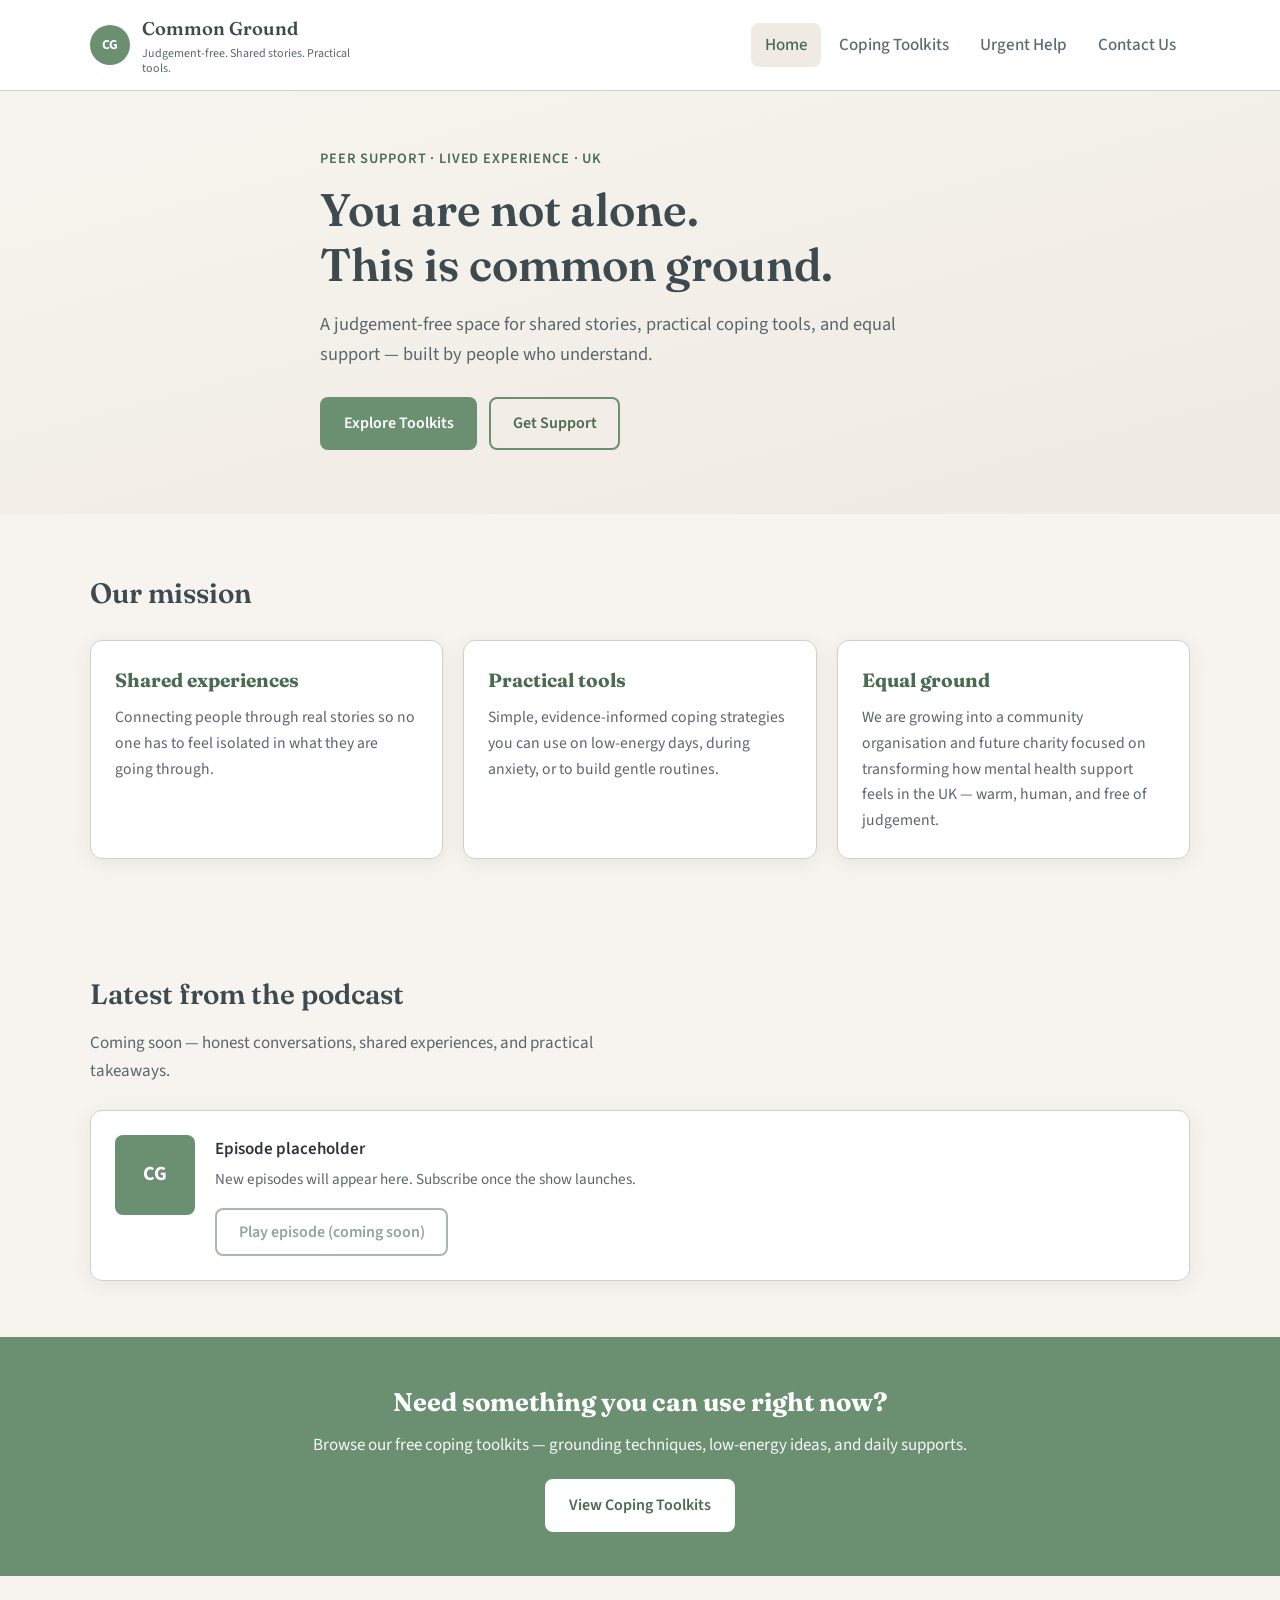
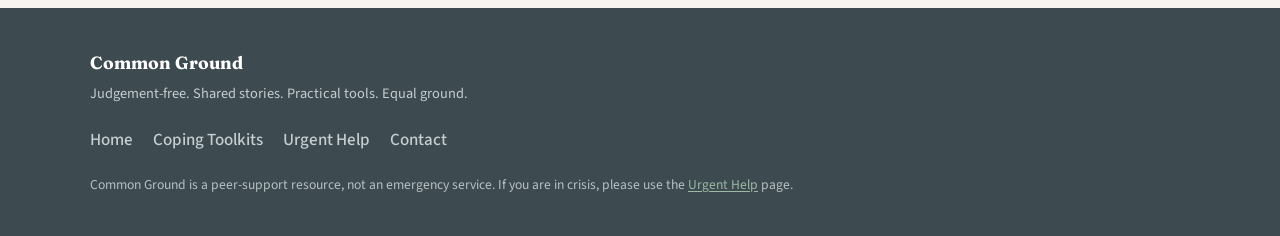
==== index.html @ 45672673 "Initial Common Ground website: warm, accessible multi-page mental health platform" ====
<!DOCTYPE html>
<html lang="en-GB">
<head>
  <meta charset="UTF-8">
  <meta name="viewport" content="width=device-width, initial-scale=1.0">
  <meta name="description" content="Common Ground — Judgement-free mental health support through shared stories and practical coping tools. Equal ground for everyone in the UK.">
  <title>Common Ground | Judgement-free. Shared stories. Practical tools.</title>
  <link rel="stylesheet" href="styles.css">
  <link rel="preconnect" href="https://fonts.googleapis.com">
  <link rel="preconnect" href="https://fonts.gstatic.com" crossorigin>
  <link href="https://fonts.googleapis.com/css2?family=Source+Sans+3:wght@400;500;600;700&family=Fraunces:opsz,wght@9..144,500;9..144,600&display=swap" rel="stylesheet">
</head>
<body>
  <a href="#main" class="skip-link">Skip to main content</a>

  <header class="site-header">
    <div class="container header-inner">
      <a href="index.html" class="logo" aria-label="Common Ground home">
        <span class="logo-mark" aria-hidden="true">CG</span>
        <span class="logo-text">
          <strong>Common Ground</strong>
          <span class="tagline">Judgement-free. Shared stories. Practical tools.</span>
        </span>
      </a>
      <button class="nav-toggle" aria-expanded="false" aria-controls="primary-nav" aria-label="Open menu">
        <span class="nav-toggle-bar"></span>
        <span class="nav-toggle-bar"></span>
        <span class="nav-toggle-bar"></span>
      </button>
      <nav id="primary-nav" class="primary-nav" aria-label="Main">
        <ul>
          <li><a href="index.html" aria-current="page">Home</a></li>
          <li><a href="toolkits.html">Coping Toolkits</a></li>
          <li><a href="urgent-help.html">Urgent Help</a></li>
          <li><a href="contact.html">Contact Us</a></li>
        </ul>
      </nav>
    </div>
  </header>

  <main id="main">
    <section class="hero">
      <div class="container hero-inner">
        <p class="hero-eyebrow">Peer support · Lived experience · UK</p>
        <h1>You are not alone.<br>This is common ground.</h1>
        <p class="hero-lead">A judgement-free space for shared stories, practical coping tools, and equal support — built by people who understand.</p>
        <div class="hero-actions">
          <a href="toolkits.html" class="btn btn-primary">Explore Toolkits</a>
          <a href="urgent-help.html" class="btn btn-secondary">Get Support</a>
        </div>
      </div>
    </section>

    <section class="about section" id="about">
      <div class="container">
        <h2>Our mission</h2>
        <div class="about-grid">
          <div class="about-card">
            <h3>Shared experiences</h3>
            <p>Connecting people through real stories so no one has to feel isolated in what they are going through.</p>
          </div>
          <div class="about-card">
            <h3>Practical tools</h3>
            <p>Simple, evidence-informed coping strategies you can use on low-energy days, during anxiety, or to build gentle routines.</p>
          </div>
          <div class="about-card">
            <h3>Equal ground</h3>
            <p>We are growing into a community organisation and future charity focused on transforming how mental health support feels in the UK — warm, human, and free of judgement.</p>
          </div>
        </div>
      </div>
    </section>

    <section class="podcast section">
      <div class="container">
        <h2>Latest from the podcast</h2>
        <p class="section-intro">Coming soon — honest conversations, shared experiences, and practical takeaways.</p>
        <div class="podcast-player" role="region" aria-label="Podcast player placeholder">
          <div class="podcast-artwork" aria-hidden="true">
            <span>CG</span>
          </div>
          <div class="podcast-meta">
            <p class="podcast-title">Episode placeholder</p>
            <p class="podcast-desc">New episodes will appear here. Subscribe once the show launches.</p>
            <div class="audio-placeholder">
              <button type="button" class="btn btn-secondary" disabled aria-disabled="true">Play episode (coming soon)</button>
            </div>
          </div>
        </div>
      </div>
    </section>

    <section class="cta-band">
      <div class="container">
        <h2>Need something you can use right now?</h2>
        <p>Browse our free coping toolkits — grounding techniques, low-energy ideas, and daily supports.</p>
        <a href="toolkits.html" class="btn btn-primary">View Coping Toolkits</a>
      </div>
    </section>
  </main>

  <footer class="site-footer">
    <div class="container footer-inner">
      <div class="footer-brand">
        <strong>Common Ground</strong>
        <p>Judgement-free. Shared stories. Practical tools. Equal ground.</p>
      </div>
      <nav class="footer-nav" aria-label="Footer">
        <a href="index.html">Home</a>
        <a href="toolkits.html">Coping Toolkits</a>
        <a href="urgent-help.html">Urgent Help</a>
        <a href="contact.html">Contact</a>
      </nav>
      <p class="footer-note">Common Ground is a peer-support resource, not an emergency service. If you are in crisis, please use the <a href="urgent-help.html">Urgent Help</a> page.</p>
    </div>
  </footer>

  <script src="script.js"></script>
</body>
</html>
---- styles.css ----
/* Common Ground — warm, accessible, calming */
:root {
  --cream: #f7f4ef;
  --cream-dark: #efeae2;
  --sage: #6b8f71;
  --sage-dark: #4a6b52;
  --sage-light: #a8c5ad;
  --slate: #3d4a4f;
  --slate-soft: #5c6b70;
  --white: #ffffff;
  --text: #2c3539;
  --text-muted: #5a666b;
  --border: #d4cfc6;
  --focus: #2d6a4f;
  --radius: 12px;
  --radius-sm: 8px;
  --shadow: 0 4px 20px rgba(45, 58, 63, 0.08);
  --font-sans: "Source Sans 3", system-ui, -apple-system, sans-serif;
  --font-display: "Fraunces", Georgia, serif;
  --space: 1.25rem;
  --max: 1100px;
}

*, *::before, *::after { box-sizing: border-box; }

html {
  scroll-behavior: smooth;
}

body {
  margin: 0;
  font-family: var(--font-sans);
  font-size: 1.0625rem;
  line-height: 1.65;
  color: var(--text);
  background: var(--cream);
  -webkit-font-smoothing: antialiased;
}

img { max-width: 100%; height: auto; display: block; }

a {
  color: var(--sage-dark);
  text-underline-offset: 0.15em;
}
a:hover { color: var(--focus); }

:focus-visible {
  outline: 3px solid var(--focus);
  outline-offset: 3px;
}

.skip-link {
  position: absolute;
  top: -100%;
  left: var(--space);
  background: var(--slate);
  color: var(--white);
  padding: 0.75rem 1rem;
  z-index: 100;
  border-radius: var(--radius-sm);
  text-decoration: none;
}
.skip-link:focus { top: var(--space); }

.container {
  width: min(100% - 2rem, var(--max));
  margin-inline: auto;
}
.container.narrow { max-width: 560px; }

/* Header */
.site-header {
  background: var(--white);
  border-bottom: 1px solid var(--border);
  position: sticky;
  top: 0;
  z-index: 50;
}
.header-inner {
  display: flex;
  align-items: center;
  justify-content: space-between;
  gap: 1rem;
  padding: 0.85rem 0;
}
.logo {
  display: flex;
  align-items: center;
  gap: 0.75rem;
  text-decoration: none;
  color: inherit;
}
.logo-mark {
  width: 2.5rem;
  height: 2.5rem;
  border-radius: 50%;
  background: var(--sage);
  color: var(--white);
  display: grid;
  place-items: center;
  font-weight: 700;
  font-size: 0.85rem;
  letter-spacing: 0.02em;
  flex-shrink: 0;
}
.logo-text {
  display: flex;
  flex-direction: column;
  gap: 0.1rem;
}
.logo-text strong {
  font-family: var(--font-display);
  font-size: 1.15rem;
  font-weight: 600;
  color: var(--slate);
}
.tagline {
  font-size: 0.75rem;
  color: var(--text-muted);
  line-height: 1.3;
  max-width: 14rem;
}

.nav-toggle {
  display: none;
  background: none;
  border: none;
  padding: 0.5rem;
  cursor: pointer;
  flex-direction: column;
  gap: 5px;
}
.nav-toggle-bar {
  display: block;
  width: 22px;
  height: 2px;
  background: var(--slate);
  border-radius: 1px;
}

.primary-nav ul {
  list-style: none;
  margin: 0;
  padding: 0;
  display: flex;
  gap: 0.25rem;
}
.primary-nav a {
  display: block;
  padding: 0.5rem 0.85rem;
  text-decoration: none;
  color: var(--slate-soft);
  font-weight: 500;
  border-radius: var(--radius-sm);
}
.primary-nav a:hover,
.primary-nav a[aria-current="page"] {
  color: var(--sage-dark);
  background: var(--cream-dark);
}

/* Hero */
.hero {
  padding: 3.5rem 0 4rem;
  background: linear-gradient(165deg, var(--cream) 0%, var(--cream-dark) 100%);
}
.hero-inner { max-width: 40rem; }
.hero-eyebrow {
  font-size: 0.9rem;
  font-weight: 600;
  color: var(--sage-dark);
  text-transform: uppercase;
  letter-spacing: 0.06em;
  margin: 0 0 0.75rem;
}
.hero h1 {
  font-family: var(--font-display);
  font-size: clamp(2rem, 5vw, 2.85rem);
  font-weight: 600;
  line-height: 1.2;
  color: var(--slate);
  margin: 0 0 1rem;
}
.hero-lead {
  font-size: 1.15rem;
  color: var(--text-muted);
  margin: 0 0 1.75rem;
  max-width: 36rem;
}
.hero-actions {
  display: flex;
  flex-wrap: wrap;
  gap: 0.75rem;
}

/* Buttons */
.btn {
  display: inline-flex;
  align-items: center;
  justify-content: center;
  padding: 0.7rem 1.35rem;
  font-family: inherit;
  font-size: 1rem;
  font-weight: 600;
  border-radius: var(--radius-sm);
  border: 2px solid transparent;
  cursor: pointer;
  text-decoration: none;
  transition: background 0.15s, color 0.15s, border-color 0.15s;
}
.btn:disabled,
.btn[aria-disabled="true"] {
  opacity: 0.6;
  cursor: not-allowed;
}
.btn-primary {
  background: var(--sage);
  color: var(--white);
}
.btn-primary:hover:not(:disabled) {
  background: var(--sage-dark);
  color: var(--white);
}
.btn-secondary {
  background: transparent;
  color: var(--sage-dark);
  border-color: var(--sage);
}
.btn-secondary:hover:not(:disabled) {
  background: var(--sage-light);
  color: var(--slate);
}
.btn-sm { padding: 0.45rem 0.9rem; font-size: 0.9rem; }

/* Sections */
.section { padding: 3.5rem 0; }
.section h2,
.page-hero h1 {
  font-family: var(--font-display);
  font-weight: 600;
  color: var(--slate);
  margin: 0 0 0.75rem;
}
.section h2 { font-size: 1.75rem; }
.section-intro {
  color: var(--text-muted);
  margin: 0 0 1.5rem;
  max-width: 36rem;
}

.page-hero {
  padding: 2.5rem 0 1.5rem;
  background: var(--cream-dark);
}
.page-lead {
  font-size: 1.1rem;
  color: var(--text-muted);
  margin: 0;
  max-width: 36rem;
}

/* About */
.about-grid {
  display: grid;
  gap: 1.25rem;
  margin-top: 1.5rem;
}
@media (min-width: 700px) {
  .about-grid { grid-template-columns: repeat(3, 1fr); }
}
.about-card {
  background: var(--white);
  padding: 1.5rem;
  border-radius: var(--radius);
  box-shadow: var(--shadow);
  border: 1px solid var(--border);
}
.about-card h3 {
  font-family: var(--font-display);
  font-size: 1.2rem;
  margin: 0 0 0.5rem;
  color: var(--sage-dark);
}
.about-card p { margin: 0; color: var(--text-muted); font-size: 0.98rem; }

/* Podcast */
.podcast-player {
  display: flex;
  gap: 1.25rem;
  align-items: flex-start;
  background: var(--white);
  padding: 1.5rem;
  border-radius: var(--radius);
  border: 1px solid var(--border);
  box-shadow: var(--shadow);
  flex-wrap: wrap;
}
.podcast-artwork {
  width: 5rem;
  height: 5rem;
  border-radius: var(--radius-sm);
  background: var(--sage);
  color: var(--white);
  display: grid;
  place-items: center;
  font-weight: 700;
  font-size: 1.25rem;
  flex-shrink: 0;
}
.podcast-title { font-weight: 600; margin: 0 0 0.25rem; }
.podcast-desc { margin: 0 0 1rem; color: var(--text-muted); font-size: 0.95rem; }

/* CTA band */
.cta-band {
  background: var(--sage);
  color: var(--white);
  padding: 2.75rem 0;
  text-align: center;
}
.cta-band h2 {
  font-family: var(--font-display);
  margin: 0 0 0.5rem;
  color: var(--white);
  font-size: 1.6rem;
}
.cta-band p { margin: 0 0 1.25rem; opacity: 0.95; }
.cta-band .btn-primary {
  background: var(--white);
  color: var(--sage-dark);
}
.cta-band .btn-primary:hover {
  background: var(--cream);
  color: var(--slate);
}

/* Toolkits */
.toolkit-grid {
  display: grid;
  gap: 1.5rem;
}
@media (min-width: 800px) {
  .toolkit-grid { grid-template-columns: repeat(3, 1fr); }
}
.toolkit-card {
  background: var(--white);
  border-radius: var(--radius);
  border: 1px solid var(--border);
  box-shadow: var(--shadow);
  padding: 1.5rem;
  display: flex;
  flex-direction: column;
}
.toolkit-header h2 {
  font-size: 1.25rem;
  margin: 0 0 0.4rem;
  color: var(--sage-dark);
}
.toolkit-header p {
  margin: 0 0 1rem;
  font-size: 0.95rem;
  color: var(--text-muted);
}
.toolkit-list {
  list-style: none;
  margin: 0 0 1.25rem;
  padding: 0;
  flex: 1;
}
.toolkit-list li {
  padding: 0.75rem 0;
  border-top: 1px solid var(--border);
}
.toolkit-list li:first-child { border-top: none; padding-top: 0; }
.toolkit-list strong {
  display: block;
  margin-bottom: 0.2rem;
  color: var(--slate);
}
.toolkit-list span {
  font-size: 0.92rem;
  color: var(--text-muted);
}
.toolkit-actions { margin-top: auto; }
.toolkit-note {
  margin-top: 2rem;
  font-size: 0.95rem;
  color: var(--text-muted);
}

/* Urgent help */
.safety-notice {
  background: #fef6e8;
  border: 2px solid #e8c96a;
  border-radius: var(--radius);
  padding: 1.25rem 1.5rem;
  margin-bottom: 2rem;
}
.safety-notice h2 {
  font-size: 1.15rem;
  margin: 0 0 0.5rem;
  color: var(--slate);
}
.safety-notice p { margin: 0; }

.help-grid {
  display: grid;
  gap: 1rem;
}
@media (min-width: 600px) {
  .help-grid { grid-template-columns: repeat(2, 1fr); }
}
.help-card {
  display: flex;
  flex-direction: column;
  gap: 0.35rem;
  padding: 1.35rem;
  background: var(--white);
  border: 1px solid var(--border);
  border-radius: var(--radius);
  text-decoration: none;
  color: inherit;
  box-shadow: var(--shadow);
  transition: border-color 0.15s, box-shadow 0.15s;
}
a.help-card:hover {
  border-color: var(--sage);
  box-shadow: 0 6px 24px rgba(45, 58, 63, 0.12);
}
.help-card-emergency {
  background: #fdf2f2;
  border-color: #e8a0a0;
}
.help-label {
  font-size: 0.8rem;
  font-weight: 600;
  text-transform: uppercase;
  letter-spacing: 0.05em;
  color: var(--sage-dark);
}
.help-card-emergency .help-label { color: #9b2c2c; }
.help-number {
  font-family: var(--font-display);
  font-size: 1.75rem;
  font-weight: 600;
  color: var(--slate);
}
.help-desc {
  font-size: 0.92rem;
  color: var(--text-muted);
  line-height: 1.5;
}
.extra-support {
  margin-top: 2.5rem;
}
.extra-support ul {
  padding-left: 1.25rem;
  color: var(--text-muted);
}
.extra-support li { margin-bottom: 0.4rem; }

/* Contact form */
.contact-form {
  background: var(--white);
  padding: 1.75rem;
  border-radius: var(--radius);
  border: 1px solid var(--border);
  box-shadow: var(--shadow);
}
.form-group {
  margin-bottom: 1.15rem;
}
.form-group label {
  display: block;
  font-weight: 600;
  margin-bottom: 0.35rem;
  color: var(--slate);
}
.form-group input[type="text"],
.form-group input[type="email"],
.form-group textarea {
  width: 100%;
  padding: 0.65rem 0.85rem;
  font-family: inherit;
  font-size: 1rem;
  border: 1px solid var(--border);
  border-radius: var(--radius-sm);
  background: var(--cream);
  color: var(--text);
}
.form-group input:focus,
.form-group textarea:focus {
  outline: none;
  border-color: var(--sage);
  box-shadow: 0 0 0 3px rgba(107, 143, 113, 0.25);
}
.form-checkbox {
  display: flex;
  align-items: flex-start;
  gap: 0.6rem;
}
.form-checkbox input {
  margin-top: 0.3rem;
  width: 1.1rem;
  height: 1.1rem;
  accent-color: var(--sage);
  flex-shrink: 0;
}
.form-checkbox label {
  font-weight: 500;
  margin: 0;
}
.form-disclaimer {
  font-size: 0.9rem;
  color: var(--text-muted);
  margin: 0 0 1.25rem;
}
.form-status {
  margin-top: 1rem;
  padding: 0.75rem 1rem;
  border-radius: var(--radius-sm);
  background: var(--cream-dark);
  color: var(--sage-dark);
  font-weight: 500;
}

/* Footer */
.site-footer {
  background: var(--slate);
  color: #c5ced1;
  padding: 2.5rem 0;
  margin-top: 2rem;
}
.footer-inner {
  display: flex;
  flex-direction: column;
  gap: 1.25rem;
}
.footer-brand strong {
  font-family: var(--font-display);
  color: var(--white);
  font-size: 1.1rem;
}
.footer-brand p {
  margin: 0.25rem 0 0;
  font-size: 0.9rem;
}
.footer-nav {
  display: flex;
  flex-wrap: wrap;
  gap: 0.75rem 1.25rem;
}
.footer-nav a {
  color: #c5ced1;
  text-decoration: none;
  font-weight: 500;
}
.footer-nav a:hover { color: var(--white); }
.footer-note {
  font-size: 0.85rem;
  margin: 0;
  opacity: 0.9;
}
.footer-note a { color: var(--sage-light); }

/* Mobile nav */
@media (max-width: 768px) {
  .tagline { display: none; }
  .nav-toggle { display: flex; }
  .primary-nav {
    display: none;
    position: absolute;
    top: 100%;
    left: 0;
    right: 0;
    background: var(--white);
    border-bottom: 1px solid var(--border);
    padding: 0.75rem 1rem 1rem;
  }
  .primary-nav.is-open { display: block; }
  .primary-nav ul {
    flex-direction: column;
    gap: 0.15rem;
  }
  .primary-nav a { padding: 0.7rem 0.85rem; }
  .header-inner { position: relative; }
}

@media (prefers-reduced-motion: reduce) {
  html { scroll-behavior: auto; }
  * { transition: none !important; }
}
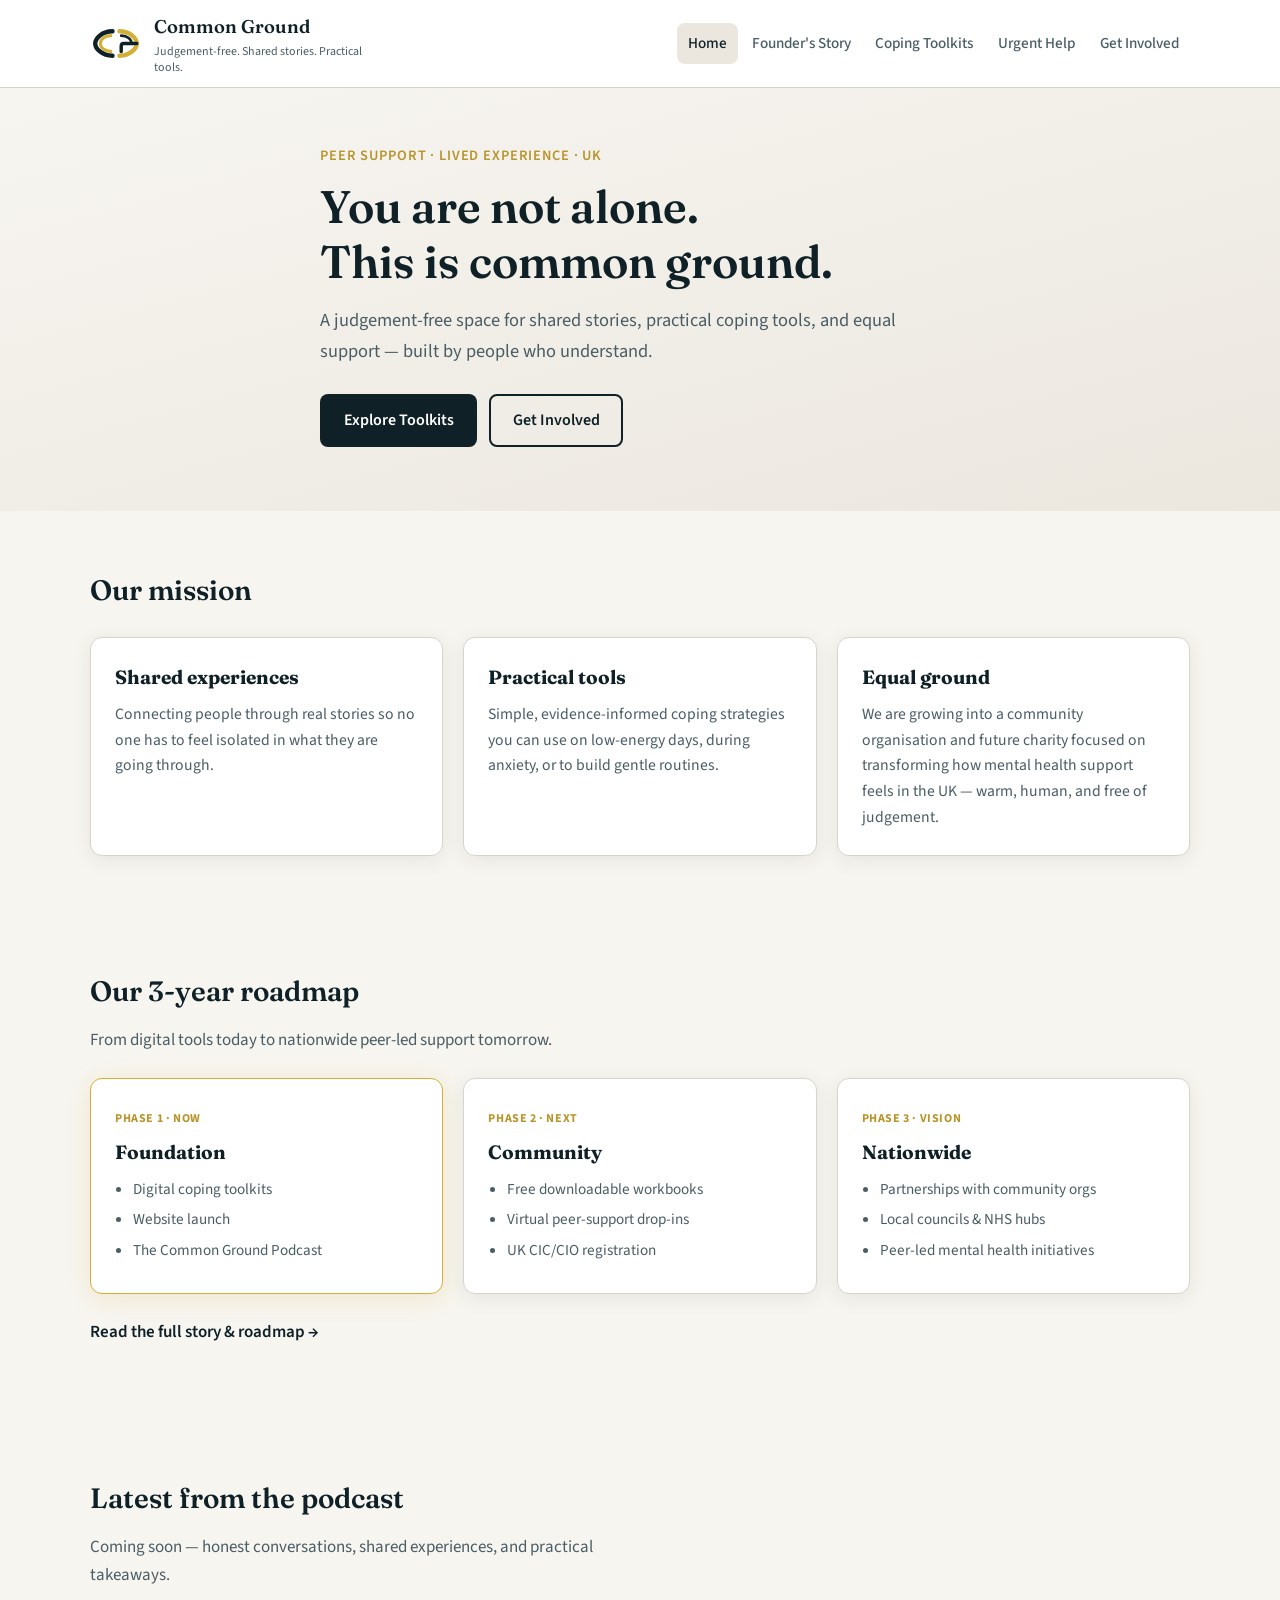
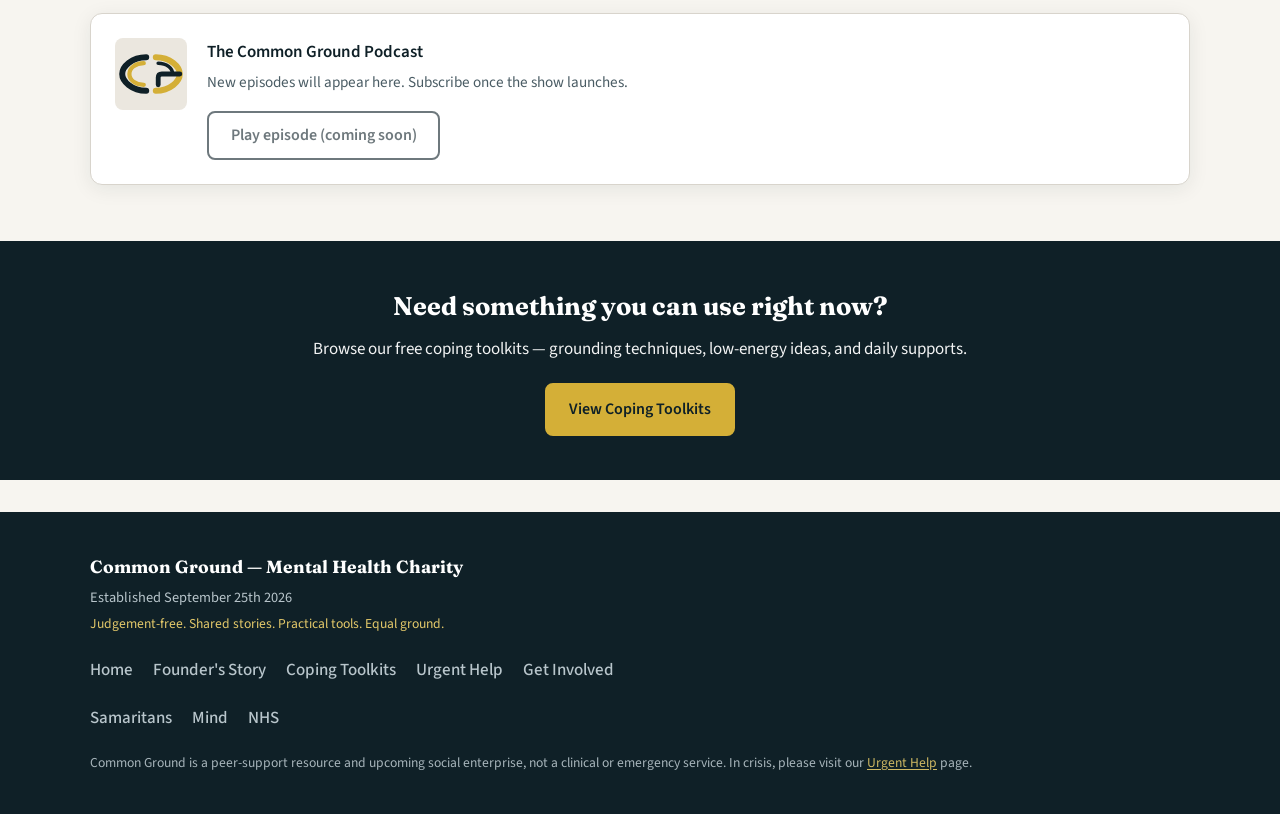
==== commit c49863e8: "Update Home, Toolkits, and Urgent Help with new brand, nav, and footer" ====
--- a/index.html
+++ b/index.html
@@ -3,7 +3,7 @@
 <head>
   <meta charset="UTF-8">
   <meta name="viewport" content="width=device-width, initial-scale=1.0">
-  <meta name="description" content="Common Ground — Judgement-free mental health support through shared stories and practical coping tools. Equal ground for everyone in the UK.">
+  <meta name="description" content="Common Ground — Judgement-free UK mental health support through shared stories and practical coping tools. Equal ground for everyone.">
   <title>Common Ground | Judgement-free. Shared stories. Practical tools.</title>
   <link rel="stylesheet" href="styles.css">
   <link rel="preconnect" href="https://fonts.googleapis.com">
@@ -16,7 +16,7 @@
   <header class="site-header">
     <div class="container header-inner">
       <a href="index.html" class="logo" aria-label="Common Ground home">
-        <span class="logo-mark" aria-hidden="true">CG</span>
+        <img src="data:image/svg+xml,%3Csvg xmlns='http://www.w3.org/2000/svg' viewBox='0 0 120 80'%3E%3Cpath d='M52 12C28 12 12 28 12 40s16 28 40 28' fill='none' stroke='%230F2027' stroke-width='10' stroke-linecap='round'/%3E%3Cpath d='M48 22C34 22 24 30 24 40s10 18 24 18' fill='none' stroke='%23D4AF37' stroke-width='7' stroke-linecap='round'/%3E%3Cpath d='M68 12c24 0 40 16 40 28s-16 28-40 28' fill='none' stroke='%23D4AF37' stroke-width='10' stroke-linecap='round'/%3E%3Cpath d='M108 40H78q-6 0-6 6v12' fill='none' stroke='%230F2027' stroke-width='8' stroke-linecap='round' stroke-linejoin='round'/%3E%3Cpath d='M72 22c14 0 24 8 24 18' fill='none' stroke='%230F2027' stroke-width='6' stroke-linecap='round'/%3E%3C/svg%3E" alt="" class="logo-img" width="56" height="37">
         <span class="logo-text">
           <strong>Common Ground</strong>
           <span class="tagline">Judgement-free. Shared stories. Practical tools.</span>
@@ -30,9 +30,10 @@
       <nav id="primary-nav" class="primary-nav" aria-label="Main">
         <ul>
           <li><a href="index.html" aria-current="page">Home</a></li>
+          <li><a href="founders-story.html">Founder's Story</a></li>
           <li><a href="toolkits.html">Coping Toolkits</a></li>
           <li><a href="urgent-help.html">Urgent Help</a></li>
-          <li><a href="contact.html">Contact Us</a></li>
+          <li><a href="get-involved.html">Get Involved</a></li>
         </ul>
       </nav>
     </div>
@@ -46,7 +47,7 @@
         <p class="hero-lead">A judgement-free space for shared stories, practical coping tools, and equal support — built by people who understand.</p>
         <div class="hero-actions">
           <a href="toolkits.html" class="btn btn-primary">Explore Toolkits</a>
-          <a href="urgent-help.html" class="btn btn-secondary">Get Support</a>
+          <a href="get-involved.html" class="btn btn-secondary">Get Involved</a>
         </div>
       </div>
     </section>
@@ -71,16 +72,53 @@
       </div>
     </section>
 
+    <section class="roadmap-preview section">
+      <div class="container">
+        <h2>Our 3-year roadmap</h2>
+        <p class="section-intro">From digital tools today to nationwide peer-led support tomorrow.</p>
+        <div class="roadmap-timeline">
+          <div class="roadmap-phase is-current">
+            <span class="phase-label">Phase 1 · Now</span>
+            <h3>Foundation</h3>
+            <ul>
+              <li>Digital coping toolkits</li>
+              <li>Website launch</li>
+              <li>The Common Ground Podcast</li>
+            </ul>
+          </div>
+          <div class="roadmap-phase">
+            <span class="phase-label">Phase 2 · Next</span>
+            <h3>Community</h3>
+            <ul>
+              <li>Free downloadable workbooks</li>
+              <li>Virtual peer-support drop-ins</li>
+              <li>UK CIC/CIO registration</li>
+            </ul>
+          </div>
+          <div class="roadmap-phase">
+            <span class="phase-label">Phase 3 · Vision</span>
+            <h3>Nationwide</h3>
+            <ul>
+              <li>Partnerships with community orgs</li>
+              <li>Local councils &amp; NHS hubs</li>
+              <li>Peer-led mental health initiatives</li>
+            </ul>
+          </div>
+        </div>
+        <p class="section-cta"><a href="founders-story.html#roadmap">Read the full story &amp; roadmap →</a></p>
+      </div>
+    </section>
+
     <section class="podcast section">
       <div class="container">
         <h2>Latest from the podcast</h2>
         <p class="section-intro">Coming soon — honest conversations, shared experiences, and practical takeaways.</p>
         <div class="podcast-player" role="region" aria-label="Podcast player placeholder">
           <div class="podcast-artwork" aria-hidden="true">
-            <span>CG</span>
+            <img src="data:image/svg+xml,%3Csvg xmlns='http://www.w3.org/2000/svg' viewBox='0 0 120 80'%3E%3Cpath d='M52 12C28 12 12 28 12 40s16 28 40 28' fill='none' stroke='%230F2027' stroke-width='10' stroke-linecap='round'/%3E%3Cpath d='M48 22C34 22 24 30 24 40s10 18 24 18' fill='none' stroke='%23D4AF37' stroke-width='7' stroke-linecap='round'/%3E%3Cpath d='M68 12c24 0 40 16 40 28s-16 28-40 28' fill='none' stroke='%23D4AF37' stroke-width='10' stroke-linecap='round'/%3E%3Cpath d='M108 40H78q-6 0-6 6v12' fill='none' stroke='%230F2027' stroke-width='8' stroke-linecap='round' stroke-linejoin='round'/%3E%3Cpath d='M72 22c14 0 24 8 24 18' fill='none' stroke='%230F2027' stroke-width='6' stroke-linecap='round'/%3E%3C/svg%3E" alt="" width="64" height="43">
           </div>
           <div class="podcast-meta">
-            <p class="podcast-title">Episode placeholder</p>
+            <p class="podcast-title">The Common Ground Podcast</p>
             <p class="podcast-desc">New episodes will appear here. Subscribe once the show launches.</p>
             <div class="audio-placeholder">
               <button type="button" class="btn btn-secondary" disabled aria-disabled="true">Play episode (coming soon)</button>
@@ -102,16 +140,23 @@
   <footer class="site-footer">
     <div class="container footer-inner">
       <div class="footer-brand">
-        <strong>Common Ground</strong>
-        <p>Judgement-free. Shared stories. Practical tools. Equal ground.</p>
+        <strong>Common Ground — Mental Health Charity</strong>
+        <p>Established September 25th 2026</p>
+        <p class="footer-tagline">Judgement-free. Shared stories. Practical tools. Equal ground.</p>
       </div>
       <nav class="footer-nav" aria-label="Footer">
         <a href="index.html">Home</a>
+        <a href="founders-story.html">Founder's Story</a>
         <a href="toolkits.html">Coping Toolkits</a>
         <a href="urgent-help.html">Urgent Help</a>
-        <a href="contact.html">Contact</a>
+        <a href="get-involved.html">Get Involved</a>
       </nav>
-      <p class="footer-note">Common Ground is a peer-support resource, not an emergency service. If you are in crisis, please use the <a href="urgent-help.html">Urgent Help</a> page.</p>
+      <nav class="footer-support" aria-label="Crisis support">
+        <a href="https://www.samaritans.org" target="_blank" rel="noopener noreferrer">Samaritans</a>
+        <a href="https://www.mind.org.uk" target="_blank" rel="noopener noreferrer">Mind</a>
+        <a href="https://www.nhs.uk/mental-health" target="_blank" rel="noopener noreferrer">NHS</a>
+      </nav>
+      <p class="footer-note">Common Ground is a peer-support resource and upcoming social enterprise, not a clinical or emergency service. In crisis, please visit our <a href="urgent-help.html">Urgent Help</a> page.</p>
     </div>
   </footer>
 
--- a/styles.css
+++ b/styles.css
@@ -1,20 +1,21 @@
-/* Common Ground — warm, accessible, calming */
+/* Common Ground — navy, muted gold, soft accessible backgrounds */
 :root {
-  --cream: #f7f4ef;
-  --cream-dark: #efeae2;
-  --sage: #6b8f71;
-  --sage-dark: #4a6b52;
-  --sage-light: #a8c5ad;
-  --slate: #3d4a4f;
-  --slate-soft: #5c6b70;
+  --navy: #0F2027;
+  --navy-soft: #1a333d;
+  --gold: #D4AF37;
+  --gold-soft: #e4c96a;
+  --gold-dark: #b8942a;
+  --cream: #F7F5F0;
+  --cream-dark: #ebe7df;
+  --bg: #F8F9FA;
   --white: #ffffff;
-  --text: #2c3539;
-  --text-muted: #5a666b;
-  --border: #d4cfc6;
-  --focus: #2d6a4f;
+  --text: #1a2a30;
+  --text-muted: #4a5c64;
+  --border: #d8d4cc;
+  --focus: #0F2027;
   --radius: 12px;
   --radius-sm: 8px;
-  --shadow: 0 4px 20px rgba(45, 58, 63, 0.08);
+  --shadow: 0 4px 20px rgba(15, 32, 39, 0.08);
   --font-sans: "Source Sans 3", system-ui, -apple-system, sans-serif;
   --font-display: "Fraunces", Georgia, serif;
   --space: 1.25rem;
@@ -22,11 +23,7 @@
 }
 
 *, *::before, *::after { box-sizing: border-box; }
-
-html {
-  scroll-behavior: smooth;
-}
-
+html { scroll-behavior: smooth; }
 body {
   margin: 0;
   font-family: var(--font-sans);
@@ -36,556 +33,337 @@
   background: var(--cream);
   -webkit-font-smoothing: antialiased;
 }
-
 img { max-width: 100%; height: auto; display: block; }
-
-a {
-  color: var(--sage-dark);
-  text-underline-offset: 0.15em;
-}
-a:hover { color: var(--focus); }
-
-:focus-visible {
-  outline: 3px solid var(--focus);
-  outline-offset: 3px;
-}
-
+a { color: var(--navy-soft); text-underline-offset: 0.15em; }
+a:hover { color: var(--gold-dark); }
+:focus-visible { outline: 3px solid var(--gold); outline-offset: 3px; }
 .skip-link {
-  position: absolute;
-  top: -100%;
-  left: var(--space);
-  background: var(--slate);
-  color: var(--white);
-  padding: 0.75rem 1rem;
-  z-index: 100;
-  border-radius: var(--radius-sm);
-  text-decoration: none;
+  position: absolute; top: -100%; left: var(--space);
+  background: var(--navy); color: var(--white);
+  padding: 0.75rem 1rem; z-index: 100;
+  border-radius: var(--radius-sm); text-decoration: none;
 }
 .skip-link:focus { top: var(--space); }
-
-.container {
-  width: min(100% - 2rem, var(--max));
-  margin-inline: auto;
-}
+.container { width: min(100% - 2rem, var(--max)); margin-inline: auto; }
 .container.narrow { max-width: 560px; }
-
-/* Header */
+.narrow-story { max-width: 720px; }
+
 .site-header {
-  background: var(--white);
-  border-bottom: 1px solid var(--border);
-  position: sticky;
-  top: 0;
-  z-index: 50;
+  background: var(--white); border-bottom: 1px solid var(--border);
+  position: sticky; top: 0; z-index: 50;
 }
 .header-inner {
-  display: flex;
-  align-items: center;
-  justify-content: space-between;
-  gap: 1rem;
-  padding: 0.85rem 0;
+  display: flex; align-items: center; justify-content: space-between;
+  gap: 1rem; padding: 0.75rem 0;
 }
 .logo {
-  display: flex;
-  align-items: center;
-  gap: 0.75rem;
-  text-decoration: none;
-  color: inherit;
-}
-.logo-mark {
-  width: 2.5rem;
-  height: 2.5rem;
-  border-radius: 50%;
-  background: var(--sage);
-  color: var(--white);
-  display: grid;
-  place-items: center;
-  font-weight: 700;
-  font-size: 0.85rem;
-  letter-spacing: 0.02em;
-  flex-shrink: 0;
-}
-.logo-text {
-  display: flex;
-  flex-direction: column;
-  gap: 0.1rem;
-}
+  display: flex; align-items: center; gap: 0.75rem;
+  text-decoration: none; color: inherit;
+}
+.logo-img { width: 3.25rem; height: auto; flex-shrink: 0; border-radius: 4px; }
+.logo-text { display: flex; flex-direction: column; gap: 0.1rem; }
 .logo-text strong {
-  font-family: var(--font-display);
-  font-size: 1.15rem;
-  font-weight: 600;
-  color: var(--slate);
+  font-family: var(--font-display); font-size: 1.15rem;
+  font-weight: 600; color: var(--navy);
 }
 .tagline {
-  font-size: 0.75rem;
-  color: var(--text-muted);
-  line-height: 1.3;
-  max-width: 14rem;
-}
-
+  font-size: 0.75rem; color: var(--text-muted);
+  line-height: 1.3; max-width: 14rem;
+}
 .nav-toggle {
-  display: none;
-  background: none;
-  border: none;
-  padding: 0.5rem;
-  cursor: pointer;
-  flex-direction: column;
-  gap: 5px;
+  display: none; background: none; border: none;
+  padding: 0.5rem; cursor: pointer; flex-direction: column; gap: 5px;
 }
 .nav-toggle-bar {
-  display: block;
-  width: 22px;
-  height: 2px;
-  background: var(--slate);
-  border-radius: 1px;
-}
-
+  display: block; width: 22px; height: 2px;
+  background: var(--navy); border-radius: 1px;
+}
 .primary-nav ul {
-  list-style: none;
-  margin: 0;
-  padding: 0;
-  display: flex;
-  gap: 0.25rem;
+  list-style: none; margin: 0; padding: 0;
+  display: flex; gap: 0.15rem; flex-wrap: wrap;
 }
 .primary-nav a {
-  display: block;
-  padding: 0.5rem 0.85rem;
-  text-decoration: none;
-  color: var(--slate-soft);
-  font-weight: 500;
+  display: block; padding: 0.5rem 0.7rem; text-decoration: none;
+  color: var(--text-muted); font-weight: 500; font-size: 0.95rem;
   border-radius: var(--radius-sm);
 }
 .primary-nav a:hover,
 .primary-nav a[aria-current="page"] {
-  color: var(--sage-dark);
-  background: var(--cream-dark);
-}
-
-/* Hero */
+  color: var(--navy); background: var(--cream-dark);
+}
+
 .hero {
   padding: 3.5rem 0 4rem;
   background: linear-gradient(165deg, var(--cream) 0%, var(--cream-dark) 100%);
 }
 .hero-inner { max-width: 40rem; }
 .hero-eyebrow {
-  font-size: 0.9rem;
-  font-weight: 600;
-  color: var(--sage-dark);
-  text-transform: uppercase;
-  letter-spacing: 0.06em;
-  margin: 0 0 0.75rem;
+  font-size: 0.9rem; font-weight: 600; color: var(--gold-dark);
+  text-transform: uppercase; letter-spacing: 0.06em; margin: 0 0 0.75rem;
 }
 .hero h1 {
   font-family: var(--font-display);
-  font-size: clamp(2rem, 5vw, 2.85rem);
-  font-weight: 600;
-  line-height: 1.2;
-  color: var(--slate);
-  margin: 0 0 1rem;
+  font-size: clamp(2rem, 5vw, 2.85rem); font-weight: 600;
+  line-height: 1.2; color: var(--navy); margin: 0 0 1rem;
 }
 .hero-lead {
-  font-size: 1.15rem;
-  color: var(--text-muted);
-  margin: 0 0 1.75rem;
-  max-width: 36rem;
-}
-.hero-actions {
-  display: flex;
-  flex-wrap: wrap;
-  gap: 0.75rem;
-}
-
-/* Buttons */
+  font-size: 1.15rem; color: var(--text-muted);
+  margin: 0 0 1.75rem; max-width: 36rem;
+}
+.hero-actions { display: flex; flex-wrap: wrap; gap: 0.75rem; }
+
 .btn {
-  display: inline-flex;
-  align-items: center;
-  justify-content: center;
-  padding: 0.7rem 1.35rem;
-  font-family: inherit;
-  font-size: 1rem;
-  font-weight: 600;
-  border-radius: var(--radius-sm);
-  border: 2px solid transparent;
-  cursor: pointer;
-  text-decoration: none;
+  display: inline-flex; align-items: center; justify-content: center;
+  padding: 0.7rem 1.35rem; font-family: inherit; font-size: 1rem;
+  font-weight: 600; border-radius: var(--radius-sm);
+  border: 2px solid transparent; cursor: pointer; text-decoration: none;
   transition: background 0.15s, color 0.15s, border-color 0.15s;
 }
-.btn:disabled,
-.btn[aria-disabled="true"] {
-  opacity: 0.6;
-  cursor: not-allowed;
-}
-.btn-primary {
-  background: var(--sage);
-  color: var(--white);
-}
-.btn-primary:hover:not(:disabled) {
-  background: var(--sage-dark);
-  color: var(--white);
-}
+.btn:disabled, .btn[aria-disabled="true"] { opacity: 0.6; cursor: not-allowed; }
+.btn-primary { background: var(--navy); color: var(--white); }
+.btn-primary:hover:not(:disabled) { background: var(--navy-soft); color: var(--white); }
 .btn-secondary {
-  background: transparent;
-  color: var(--sage-dark);
-  border-color: var(--sage);
+  background: transparent; color: var(--navy); border-color: var(--navy);
 }
 .btn-secondary:hover:not(:disabled) {
-  background: var(--sage-light);
-  color: var(--slate);
+  background: var(--cream-dark); color: var(--navy);
 }
 .btn-sm { padding: 0.45rem 0.9rem; font-size: 0.9rem; }
 
-/* Sections */
 .section { padding: 3.5rem 0; }
-.section h2,
-.page-hero h1 {
-  font-family: var(--font-display);
-  font-weight: 600;
-  color: var(--slate);
-  margin: 0 0 0.75rem;
+.section h2, .page-hero h1 {
+  font-family: var(--font-display); font-weight: 600;
+  color: var(--navy); margin: 0 0 0.75rem;
 }
 .section h2 { font-size: 1.75rem; }
-.section-intro {
-  color: var(--text-muted);
-  margin: 0 0 1.5rem;
-  max-width: 36rem;
-}
-
-.page-hero {
-  padding: 2.5rem 0 1.5rem;
-  background: var(--cream-dark);
-}
-.page-lead {
-  font-size: 1.1rem;
-  color: var(--text-muted);
-  margin: 0;
-  max-width: 36rem;
-}
-
-/* About */
-.about-grid {
-  display: grid;
-  gap: 1.25rem;
-  margin-top: 1.5rem;
-}
-@media (min-width: 700px) {
-  .about-grid { grid-template-columns: repeat(3, 1fr); }
-}
+.section-intro { color: var(--text-muted); margin: 0 0 1.5rem; max-width: 36rem; }
+.section-cta { margin-top: 1.5rem; font-weight: 600; }
+.section-cta a { color: var(--navy); text-decoration: none; }
+.section-cta a:hover { color: var(--gold-dark); text-decoration: underline; }
+.page-hero { padding: 2.5rem 0 1.5rem; background: var(--cream-dark); }
+.page-lead { font-size: 1.1rem; color: var(--text-muted); margin: 0; max-width: 36rem; }
+
+.about-grid { display: grid; gap: 1.25rem; margin-top: 1.5rem; }
+@media (min-width: 700px) { .about-grid { grid-template-columns: repeat(3, 1fr); } }
 .about-card {
-  background: var(--white);
-  padding: 1.5rem;
-  border-radius: var(--radius);
-  box-shadow: var(--shadow);
-  border: 1px solid var(--border);
+  background: var(--white); padding: 1.5rem; border-radius: var(--radius);
+  box-shadow: var(--shadow); border: 1px solid var(--border);
 }
 .about-card h3 {
-  font-family: var(--font-display);
-  font-size: 1.2rem;
-  margin: 0 0 0.5rem;
-  color: var(--sage-dark);
+  font-family: var(--font-display); font-size: 1.2rem;
+  margin: 0 0 0.5rem; color: var(--navy);
 }
 .about-card p { margin: 0; color: var(--text-muted); font-size: 0.98rem; }
 
-/* Podcast */
+.roadmap-timeline { display: grid; gap: 1.25rem; margin-top: 1.25rem; }
+@media (min-width: 800px) { .roadmap-timeline { grid-template-columns: repeat(3, 1fr); } }
+.roadmap-phase {
+  background: var(--white); border: 1px solid var(--border);
+  border-radius: var(--radius); padding: 1.5rem; box-shadow: var(--shadow);
+}
+.roadmap-phase.is-current {
+  border-color: var(--gold);
+  box-shadow: 0 4px 24px rgba(212, 175, 55, 0.2);
+}
+.phase-label {
+  display: inline-block; font-size: 0.75rem; font-weight: 700;
+  text-transform: uppercase; letter-spacing: 0.05em;
+  color: var(--gold-dark); margin-bottom: 0.5rem;
+}
+.roadmap-phase h3 {
+  font-family: var(--font-display); font-size: 1.2rem;
+  margin: 0 0 0.5rem; color: var(--navy);
+}
+.roadmap-phase p { font-size: 0.95rem; color: var(--text-muted); margin: 0 0 0.75rem; }
+.roadmap-phase ul { margin: 0; padding-left: 1.15rem; color: var(--text-muted); font-size: 0.95rem; }
+.roadmap-phase li { margin-bottom: 0.35rem; }
+
+.values-grid { display: grid; gap: 1.25rem; margin-top: 1.5rem; }
+@media (min-width: 700px) { .values-grid { grid-template-columns: repeat(2, 1fr); } }
+@media (min-width: 1000px) { .values-grid { grid-template-columns: repeat(4, 1fr); } }
+.value-card {
+  background: var(--white); padding: 1.5rem; border-radius: var(--radius);
+  border: 1px solid var(--border); box-shadow: var(--shadow);
+  border-top: 3px solid var(--gold);
+}
+.value-card h3 {
+  font-family: var(--font-display); font-size: 1.1rem;
+  margin: 0 0 0.5rem; color: var(--navy);
+}
+.value-card p { margin: 0; font-size: 0.95rem; color: var(--text-muted); }
+
+.story-brand { text-align: center; margin-bottom: 2rem; }
+.brand-logo-mark { margin-inline: auto; margin-bottom: 1rem; }
+.brand-lockup {
+  display: flex; flex-direction: column; align-items: center;
+  gap: 0.2rem; margin: 0 0 0.5rem;
+}
+.brand-name {
+  font-family: var(--font-display); font-size: 1.75rem;
+  font-weight: 600; color: var(--navy); letter-spacing: 0.04em;
+}
+.brand-sub {
+  font-size: 0.95rem; font-weight: 600; color: var(--text-muted);
+  text-transform: uppercase; letter-spacing: 0.08em;
+}
+.brand-date { font-size: 0.85rem; color: var(--text-muted); letter-spacing: 0.04em; }
+.story-body p { font-size: 1.1rem; margin: 0 0 1.15rem; color: var(--text); }
+
 .podcast-player {
-  display: flex;
-  gap: 1.25rem;
-  align-items: flex-start;
-  background: var(--white);
-  padding: 1.5rem;
-  border-radius: var(--radius);
-  border: 1px solid var(--border);
-  box-shadow: var(--shadow);
-  flex-wrap: wrap;
+  display: flex; gap: 1.25rem; align-items: flex-start;
+  background: var(--white); padding: 1.5rem; border-radius: var(--radius);
+  border: 1px solid var(--border); box-shadow: var(--shadow); flex-wrap: wrap;
 }
 .podcast-artwork {
-  width: 5rem;
-  height: 5rem;
-  border-radius: var(--radius-sm);
-  background: var(--sage);
-  color: var(--white);
-  display: grid;
-  place-items: center;
-  font-weight: 700;
-  font-size: 1.25rem;
-  flex-shrink: 0;
-}
-.podcast-title { font-weight: 600; margin: 0 0 0.25rem; }
+  width: 4.5rem; height: 4.5rem; border-radius: var(--radius-sm);
+  background: var(--cream-dark); display: grid; place-items: center;
+  flex-shrink: 0; overflow: hidden;
+}
+.podcast-artwork img { width: 100%; height: auto; }
+.podcast-title { font-weight: 600; margin: 0 0 0.25rem; color: var(--navy); }
 .podcast-desc { margin: 0 0 1rem; color: var(--text-muted); font-size: 0.95rem; }
 
-/* CTA band */
 .cta-band {
-  background: var(--sage);
-  color: var(--white);
-  padding: 2.75rem 0;
-  text-align: center;
+  background: var(--navy); color: var(--white);
+  padding: 2.75rem 0; text-align: center;
 }
 .cta-band h2 {
-  font-family: var(--font-display);
-  margin: 0 0 0.5rem;
-  color: var(--white);
-  font-size: 1.6rem;
+  font-family: var(--font-display); margin: 0 0 0.5rem;
+  color: var(--white); font-size: 1.6rem;
 }
 .cta-band p { margin: 0 0 1.25rem; opacity: 0.95; }
 .cta-band .btn-primary {
-  background: var(--white);
-  color: var(--sage-dark);
-}
-.cta-band .btn-primary:hover {
-  background: var(--cream);
-  color: var(--slate);
-}
-
-/* Toolkits */
-.toolkit-grid {
-  display: grid;
-  gap: 1.5rem;
-}
-@media (min-width: 800px) {
-  .toolkit-grid { grid-template-columns: repeat(3, 1fr); }
-}
+  background: var(--gold); color: var(--navy); border-color: var(--gold);
+}
+.cta-band .btn-primary:hover { background: var(--gold-soft); color: var(--navy); }
+
+.toolkit-grid { display: grid; gap: 1.5rem; }
+@media (min-width: 800px) { .toolkit-grid { grid-template-columns: repeat(3, 1fr); } }
 .toolkit-card {
-  background: var(--white);
-  border-radius: var(--radius);
-  border: 1px solid var(--border);
-  box-shadow: var(--shadow);
-  padding: 1.5rem;
-  display: flex;
-  flex-direction: column;
-}
-.toolkit-header h2 {
-  font-size: 1.25rem;
-  margin: 0 0 0.4rem;
-  color: var(--sage-dark);
-}
-.toolkit-header p {
-  margin: 0 0 1rem;
-  font-size: 0.95rem;
-  color: var(--text-muted);
-}
-.toolkit-list {
-  list-style: none;
-  margin: 0 0 1.25rem;
-  padding: 0;
-  flex: 1;
-}
-.toolkit-list li {
-  padding: 0.75rem 0;
-  border-top: 1px solid var(--border);
-}
+  background: var(--white); border-radius: var(--radius);
+  border: 1px solid var(--border); box-shadow: var(--shadow);
+  padding: 1.5rem; display: flex; flex-direction: column;
+}
+.toolkit-header h2 { font-size: 1.25rem; margin: 0 0 0.4rem; color: var(--navy); }
+.toolkit-header p { margin: 0 0 1rem; font-size: 0.95rem; color: var(--text-muted); }
+.toolkit-list { list-style: none; margin: 0 0 1.25rem; padding: 0; flex: 1; }
+.toolkit-list li { padding: 0.75rem 0; border-top: 1px solid var(--border); }
 .toolkit-list li:first-child { border-top: none; padding-top: 0; }
-.toolkit-list strong {
-  display: block;
-  margin-bottom: 0.2rem;
-  color: var(--slate);
-}
-.toolkit-list span {
-  font-size: 0.92rem;
-  color: var(--text-muted);
-}
+.toolkit-list strong { display: block; margin-bottom: 0.2rem; color: var(--navy); }
+.toolkit-list span { font-size: 0.92rem; color: var(--text-muted); }
 .toolkit-actions { margin-top: auto; }
-.toolkit-note {
-  margin-top: 2rem;
-  font-size: 0.95rem;
-  color: var(--text-muted);
-}
-
-/* Urgent help */
+.toolkit-note { margin-top: 2rem; font-size: 0.95rem; color: var(--text-muted); }
+
 .safety-notice {
-  background: #fef6e8;
-  border: 2px solid #e8c96a;
-  border-radius: var(--radius);
-  padding: 1.25rem 1.5rem;
-  margin-bottom: 2rem;
-}
-.safety-notice h2 {
-  font-size: 1.15rem;
-  margin: 0 0 0.5rem;
-  color: var(--slate);
-}
+  background: #fef8e8; border: 2px solid var(--gold);
+  border-radius: var(--radius); padding: 1.25rem 1.5rem; margin-bottom: 2rem;
+}
+.safety-notice h2 { font-size: 1.15rem; margin: 0 0 0.5rem; color: var(--navy); }
 .safety-notice p { margin: 0; }
-
-.help-grid {
-  display: grid;
-  gap: 1rem;
-}
-@media (min-width: 600px) {
-  .help-grid { grid-template-columns: repeat(2, 1fr); }
-}
+.help-grid { display: grid; gap: 1rem; }
+@media (min-width: 600px) { .help-grid { grid-template-columns: repeat(2, 1fr); } }
 .help-card {
-  display: flex;
-  flex-direction: column;
-  gap: 0.35rem;
-  padding: 1.35rem;
-  background: var(--white);
-  border: 1px solid var(--border);
-  border-radius: var(--radius);
-  text-decoration: none;
-  color: inherit;
-  box-shadow: var(--shadow);
-  transition: border-color 0.15s, box-shadow 0.15s;
+  display: flex; flex-direction: column; gap: 0.35rem; padding: 1.35rem;
+  background: var(--white); border: 1px solid var(--border);
+  border-radius: var(--radius); text-decoration: none; color: inherit;
+  box-shadow: var(--shadow); transition: border-color 0.15s, box-shadow 0.15s;
 }
 a.help-card:hover {
-  border-color: var(--sage);
-  box-shadow: 0 6px 24px rgba(45, 58, 63, 0.12);
-}
-.help-card-emergency {
-  background: #fdf2f2;
-  border-color: #e8a0a0;
-}
+  border-color: var(--gold);
+  box-shadow: 0 6px 24px rgba(15, 32, 39, 0.12);
+}
+.help-card-emergency { background: #fdf2f2; border-color: #e8a0a0; }
 .help-label {
-  font-size: 0.8rem;
-  font-weight: 600;
-  text-transform: uppercase;
-  letter-spacing: 0.05em;
-  color: var(--sage-dark);
+  font-size: 0.8rem; font-weight: 600; text-transform: uppercase;
+  letter-spacing: 0.05em; color: var(--gold-dark);
 }
 .help-card-emergency .help-label { color: #9b2c2c; }
 .help-number {
-  font-family: var(--font-display);
-  font-size: 1.75rem;
-  font-weight: 600;
-  color: var(--slate);
-}
-.help-desc {
-  font-size: 0.92rem;
-  color: var(--text-muted);
-  line-height: 1.5;
-}
-.extra-support {
-  margin-top: 2.5rem;
-}
-.extra-support ul {
-  padding-left: 1.25rem;
-  color: var(--text-muted);
-}
+  font-family: var(--font-display); font-size: 1.75rem;
+  font-weight: 600; color: var(--navy);
+}
+.help-desc { font-size: 0.92rem; color: var(--text-muted); line-height: 1.5; }
+.extra-support { margin-top: 2.5rem; }
+.extra-support ul { padding-left: 1.25rem; color: var(--text-muted); }
 .extra-support li { margin-bottom: 0.4rem; }
 
-/* Contact form */
-.contact-form {
-  background: var(--white);
-  padding: 1.75rem;
-  border-radius: var(--radius);
-  border: 1px solid var(--border);
-  box-shadow: var(--shadow);
-}
-.form-group {
-  margin-bottom: 1.15rem;
-}
+.involved-grid { display: grid; gap: 1.5rem; }
+@media (min-width: 800px) { .involved-grid { grid-template-columns: 1fr 1fr; } }
+.involved-card {
+  background: var(--white); padding: 1.75rem; border-radius: var(--radius);
+  border: 1px solid var(--border); box-shadow: var(--shadow);
+}
+.involved-card h2 { font-size: 1.35rem; margin: 0 0 0.5rem; }
+.involved-card > p { color: var(--text-muted); margin: 0 0 1.25rem; font-size: 0.98rem; }
+.advisory-notice {
+  background: var(--white); border: 1px solid var(--border);
+  border-left: 4px solid var(--gold); border-radius: var(--radius);
+  padding: 1.5rem 1.75rem; box-shadow: var(--shadow);
+}
+.advisory-notice h2 { font-size: 1.25rem; margin: 0 0 0.75rem; }
+.advisory-notice p { margin: 0 0 0.75rem; color: var(--text-muted); }
+.advisory-notice p:last-child { margin-bottom: 0; }
+
+.contact-form { background: transparent; padding: 0; border: none; box-shadow: none; }
+.form-group { margin-bottom: 1.15rem; }
 .form-group label {
-  display: block;
-  font-weight: 600;
-  margin-bottom: 0.35rem;
-  color: var(--slate);
+  display: block; font-weight: 600; margin-bottom: 0.35rem; color: var(--navy);
 }
 .form-group input[type="text"],
 .form-group input[type="email"],
 .form-group textarea {
-  width: 100%;
-  padding: 0.65rem 0.85rem;
-  font-family: inherit;
-  font-size: 1rem;
-  border: 1px solid var(--border);
-  border-radius: var(--radius-sm);
-  background: var(--cream);
-  color: var(--text);
-}
-.form-group input:focus,
-.form-group textarea:focus {
-  outline: none;
-  border-color: var(--sage);
-  box-shadow: 0 0 0 3px rgba(107, 143, 113, 0.25);
-}
-.form-checkbox {
-  display: flex;
-  align-items: flex-start;
-  gap: 0.6rem;
-}
+  width: 100%; padding: 0.65rem 0.85rem; font-family: inherit; font-size: 1rem;
+  border: 1px solid var(--border); border-radius: var(--radius-sm);
+  background: var(--cream); color: var(--text);
+}
+.form-group input:focus, .form-group textarea:focus {
+  outline: none; border-color: var(--navy);
+  box-shadow: 0 0 0 3px rgba(212, 175, 55, 0.35);
+}
+.form-checkbox { display: flex; align-items: flex-start; gap: 0.6rem; }
 .form-checkbox input {
-  margin-top: 0.3rem;
-  width: 1.1rem;
-  height: 1.1rem;
-  accent-color: var(--sage);
-  flex-shrink: 0;
-}
-.form-checkbox label {
-  font-weight: 500;
-  margin: 0;
-}
-.form-disclaimer {
-  font-size: 0.9rem;
-  color: var(--text-muted);
-  margin: 0 0 1.25rem;
-}
+  margin-top: 0.3rem; width: 1.1rem; height: 1.1rem;
+  accent-color: var(--navy); flex-shrink: 0;
+}
+.form-checkbox label { font-weight: 500; margin: 0; }
+.form-disclaimer { font-size: 0.9rem; color: var(--text-muted); margin: 0 0 1.25rem; }
 .form-status {
-  margin-top: 1rem;
-  padding: 0.75rem 1rem;
-  border-radius: var(--radius-sm);
-  background: var(--cream-dark);
-  color: var(--sage-dark);
-  font-weight: 500;
-}
-
-/* Footer */
+  margin-top: 1rem; padding: 0.75rem 1rem; border-radius: var(--radius-sm);
+  background: var(--cream-dark); color: var(--navy); font-weight: 500;
+}
+
 .site-footer {
-  background: var(--slate);
-  color: #c5ced1;
-  padding: 2.5rem 0;
-  margin-top: 2rem;
-}
-.footer-inner {
-  display: flex;
-  flex-direction: column;
-  gap: 1.25rem;
-}
+  background: var(--navy); color: #b8c5cb; padding: 2.5rem 0; margin-top: 2rem;
+}
+.footer-inner { display: flex; flex-direction: column; gap: 1.25rem; }
 .footer-brand strong {
-  font-family: var(--font-display);
-  color: var(--white);
-  font-size: 1.1rem;
-}
-.footer-brand p {
-  margin: 0.25rem 0 0;
-  font-size: 0.9rem;
-}
-.footer-nav {
-  display: flex;
-  flex-wrap: wrap;
-  gap: 0.75rem 1.25rem;
-}
-.footer-nav a {
-  color: #c5ced1;
-  text-decoration: none;
-  font-weight: 500;
-}
-.footer-nav a:hover { color: var(--white); }
-.footer-note {
-  font-size: 0.85rem;
-  margin: 0;
-  opacity: 0.9;
-}
-.footer-note a { color: var(--sage-light); }
-
-/* Mobile nav */
-@media (max-width: 768px) {
+  font-family: var(--font-display); color: var(--white); font-size: 1.1rem;
+}
+.footer-brand p { margin: 0.25rem 0 0; font-size: 0.9rem; }
+.footer-tagline { color: var(--gold-soft) !important; font-size: 0.85rem !important; }
+.footer-nav, .footer-support {
+  display: flex; flex-wrap: wrap; gap: 0.75rem 1.25rem;
+}
+.footer-nav a, .footer-support a {
+  color: #b8c5cb; text-decoration: none; font-weight: 500;
+}
+.footer-nav a:hover, .footer-support a:hover { color: var(--gold-soft); }
+.footer-note { font-size: 0.85rem; margin: 0; opacity: 0.9; }
+.footer-note a { color: var(--gold-soft); }
+
+@media (max-width: 900px) {
   .tagline { display: none; }
   .nav-toggle { display: flex; }
   .primary-nav {
-    display: none;
-    position: absolute;
-    top: 100%;
-    left: 0;
-    right: 0;
-    background: var(--white);
-    border-bottom: 1px solid var(--border);
+    display: none; position: absolute; top: 100%; left: 0; right: 0;
+    background: var(--white); border-bottom: 1px solid var(--border);
     padding: 0.75rem 1rem 1rem;
   }
   .primary-nav.is-open { display: block; }
-  .primary-nav ul {
-    flex-direction: column;
-    gap: 0.15rem;
-  }
+  .primary-nav ul { flex-direction: column; gap: 0.15rem; }
   .primary-nav a { padding: 0.7rem 0.85rem; }
   .header-inner { position: relative; }
 }
-
 @media (prefers-reduced-motion: reduce) {
   html { scroll-behavior: auto; }
   * { transition: none !important; }
